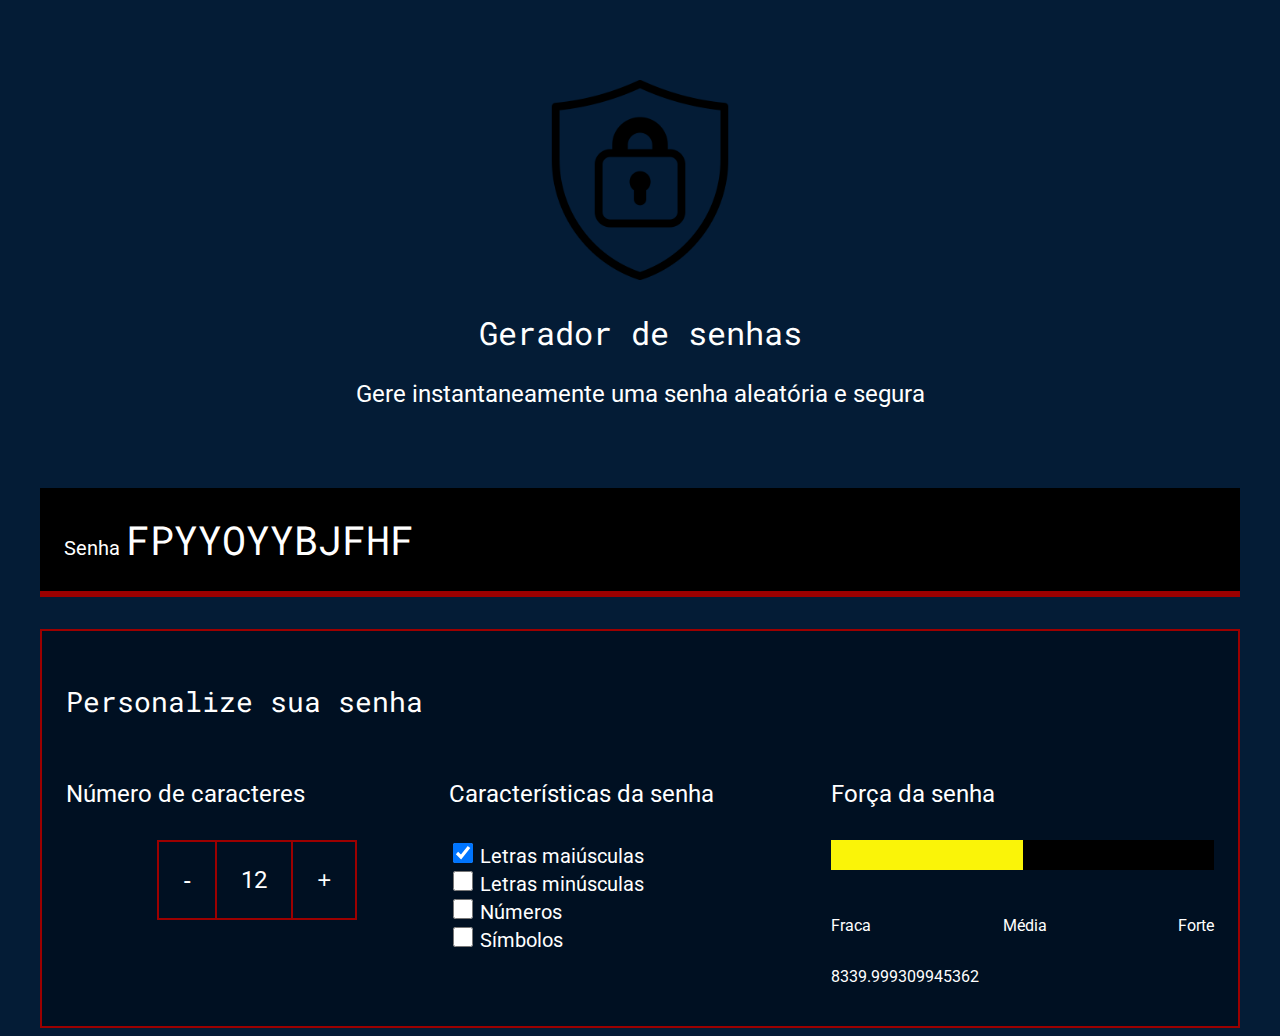
==== paulo-senhas/index.html @ 4feebab7 "Add files via upload" ====
<!DOCTYPE html>
<html lang="pt-br">

<head>
    <meta charset="UTF-8">
    <meta name="viewport" content="width=device-width, initial-scale=1.0">
    <title>Gerador de senha</title>
    <link rel="stylesheet" href="style.css">
</head>

<body>
    <section class="conteudo">
        <div class="conteudo-titulo">
            <img src="escudo-de-seguranca.png" alt="cadeado fechado" width="200">
            <h2 class="titulo-principal">Gerador de senhas</h2>
            <h3 class="titulo-secundario">Gere instantaneamente uma senha aleatória e segura</h3>
        </div>
        <div class="conteudo-senha">
            <label for="senha">Senha</label>
            <input name="senha" type="text" id="campo-senha" readonly>
        </div>
        <div class="parametro">
            <h3 class="parametro-titulo">Personalize sua senha</h3>
            <div class="parametro-coluna__senha">
                <div class="parametro-senha">
                    <h4 class="parametro-senha__titulo">Número de caracteres</h4>
                    <div class="parametro-senha-botoes">
                        <button class="parametro-senha__botao">-</button>
                        <p class="parametro-senha__texto">12</p>
                        <button class="parametro-senha__botao">+</button>
                    </div>
                </div>               
                <div class="parametro-senha">
                    <h4 class="parametro-senha__titulo">Características da senha</h4>
                    <div class="parametro-senha-checkbox">
                        <input name="maiusculo" type="checkbox" class="checkbox" checked>
                        <label for="maiusculo">Letras maiúsculas</label>
                    </div>
                    <div class="parametro-senha-checkbox">
                        <input name="minusculo" type="checkbox" class="checkbox">
                        <label for="minusculo">Letras minúsculas</label>
                    </div>
                    <div class="parametro-senha-checkbox">
                        <input name="numero" type="checkbox" class="checkbox">
                        <label for="numero">Números</label>
                    </div>
                    <div class="parametro-senha-checkbox">
                        <input name="simbolo" type="checkbox" class="checkbox">
                        <label for="simbolo">Símbolos</label>
                    </div>
                </div>
                <div class="parametro-senha">
                    <h4 class="parametro-senha__titulo">Força da senha</h4>
                    <div class="barra"></div>
                    <div class="forca fraca"></div>
                    <div class="parametro-senha-textos">
                        <p>Fraca</p>
                        <p>Média</p>
                        <p>Forte</p>
                    </div>
                    <p class="entropia"></p>
                </div>
            </div>
        </div>
    </section>
    <script src="main.js"></script>
</body> 
</html>
---- paulo-senhas/style.css ----
@import url('https://fonts.googleapis.com/css2?family=Roboto&family=Roboto+Mono&display=swap');

:root{
    --branco: white;
    --cor-de-fundo: #041c36;
    --fundo-senha: #000000;
    --fundo-texto: #001022;
    --borda: #9c0000;
    --roboto: 'Roboto', sans-serif;
    --roboto-mono: 'Roboto Mono', monospace;
}

*{
    font-weight: 400;
}

body{
    color: var(--branco);
    background-color: var(--cor-de-fundo);
    font-family: var(--roboto);
}

.titulo-principal{
    font-family: var(--roboto-mono);
    font-size: 32px;
}

.titulo-secundario{
    font-size: 24px;
}

.conteudo-titulo{
    text-align: center;
    margin-top: 80px;
}

.conteudo-senha{
    margin-top: 80px; 
    background: var(--fundo-senha);
    padding: 24px;
    border-bottom: 6px solid var(--borda);
}

#campo-senha{
    background-color: var(--fundo-senha);
    border: none;
    color: var(--branco);
    font-family: var(--roboto-mono);
    font-size: 40px;
    width: 70%;
}

#campo-senha:focus{
    outline: none;
}

.conteudo{
    max-width: 1200px;
    margin: 0 auto;
}

.parametro{
    background-color: var(--fundo-texto);
    border: 2px solid var(--borda);
    margin-top: 32px;
    padding: 24px;
}

.parametro-titulo{
    font-family: var(--roboto-mono);
    font-size: 28px;
}

.parametro-senha__titulo{
    font-size:24px;
}

.parametro-coluna__senha{
    display: flex;
    flex-direction: column;
    justify-content: center;
}
.parametro-senha{
    width: 50%;
    margin: 0 auto;
}

.parametro-senha-botoes{
    display: flex;
    justify-content: center;
}

.parametro-senha__botao{
    background-color: var(--fundo-texto);
    color: var(--branco);
    border: 2px solid var(--borda);
    padding: 24px;
    font-size: 24px;
    cursor: pointer;
}
.parametro-senha__texto{
    padding: 24px;
    border-top: 2px solid var(--borda);
    border-bottom: 2px solid var(--borda);
    margin: 0;
    font-size: 24px;
}

label{
    font-size: 20px;
}

.checkbox{
    width: 20px;
    height: 20px;
    cursor: pointer;
}

.barra{
    background-color: var(--fundo-senha);
    height: 30px;
    width: 100%;
}
.forca{
    height: 30px;
    position: relative;
    bottom: 30px;
}
.fraca{
    width: 25%;
    background-color: #E71B32; 
}
.media{
    background-color: #FAF408;
    width: 50%;
}
.forte{
    background-color: #00FF85;
    width: 100%;
}

.parametro-senha-textos{
    display: flex;
    justify-content: space-between;
}


@media screen and (min-width: 768px) {
    .parametro-coluna__senha{
        flex-direction: row;
    }
}
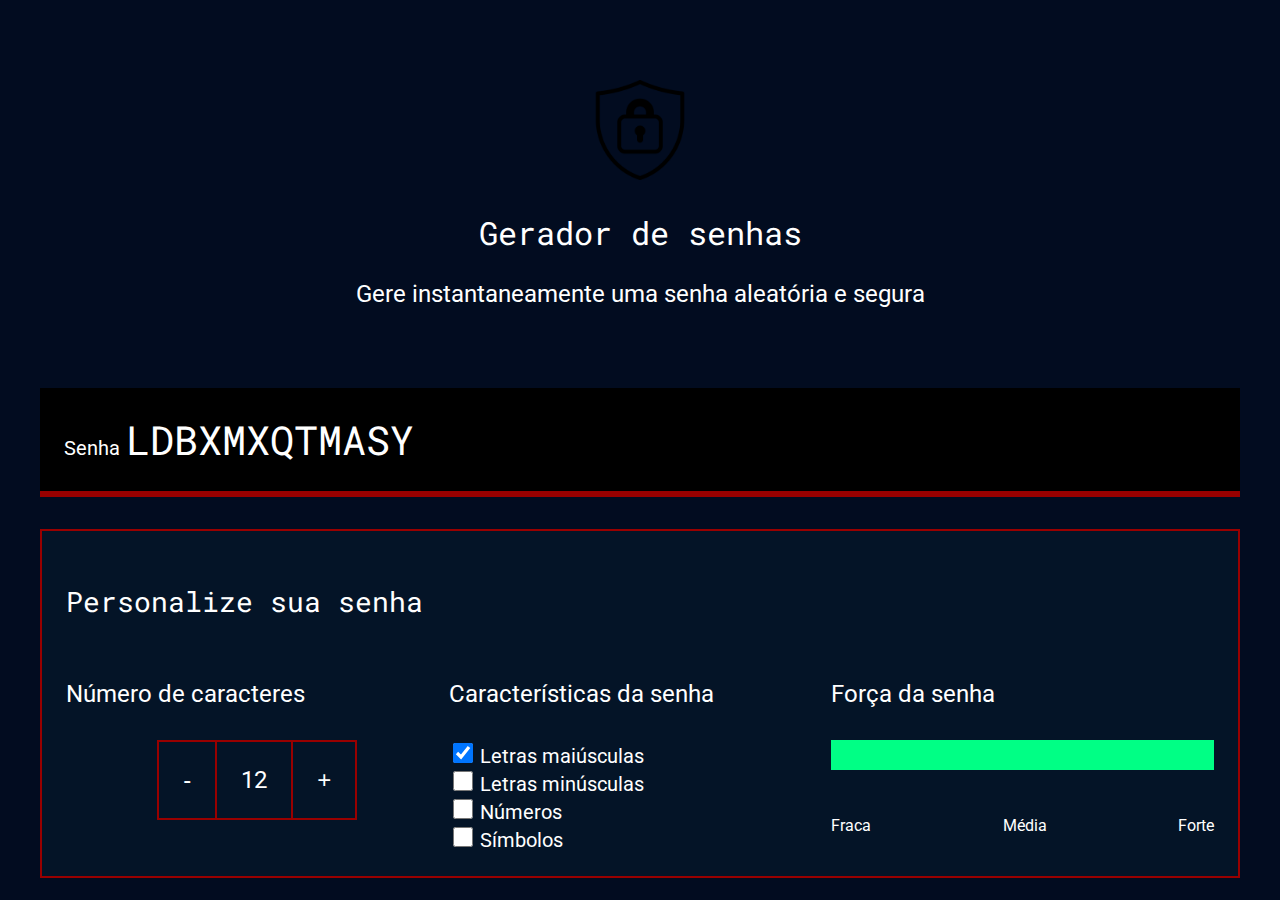
==== commit 9fc61230: "Add files via upload" ====
--- a/paulo-senhas/index.html
+++ b/paulo-senhas/index.html
@@ -11,7 +11,7 @@
 <body>
     <section class="conteudo">
         <div class="conteudo-titulo">
-            <img src="escudo-de-seguranca.png" alt="cadeado fechado" width="200">
+            <img src="escudo-de-seguranca.png" width="100" alt="cadeado fechado">
             <h2 class="titulo-principal">Gerador de senhas</h2>
             <h3 class="titulo-secundario">Gere instantaneamente uma senha aleatória e segura</h3>
         </div>
@@ -58,7 +58,6 @@
                         <p>Média</p>
                         <p>Forte</p>
                     </div>
-                    <p class="entropia"></p>
                 </div>
             </div>
         </div>
--- a/paulo-senhas/style.css
+++ b/paulo-senhas/style.css
@@ -2,10 +2,10 @@
 
 :root{
     --branco: white;
-    --cor-de-fundo: #041c36;
+    --cor-de-fundo: #020c20;
     --fundo-senha: #000000;
-    --fundo-texto: #001022;
-    --borda: #9c0000;
+    --fundo-texto: #041427;
+    --borda: #990000;
     --roboto: 'Roboto', sans-serif;
     --roboto-mono: 'Roboto Mono', monospace;
 }
